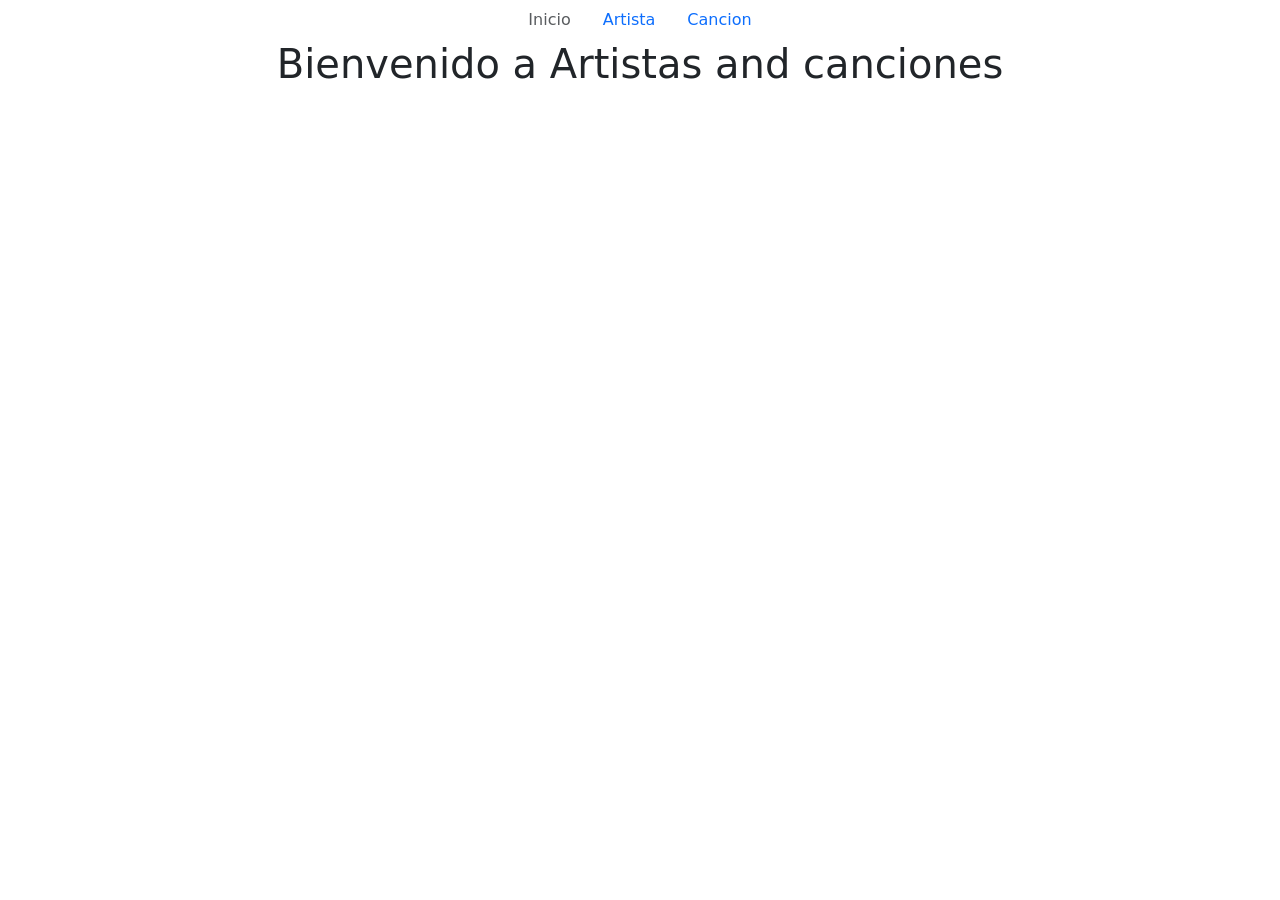
==== src/main/resources/static/index.html @ 6fdb3494 "Commit" ====
<!doctype html>
<html lang="en">

<head>
    <title>Inicio</title>
    <meta charset="utf-8"/>
    <meta content="width=device-width, initial-scale=1, shrink-to-fit=no" name="viewport"/>
    <link crossorigin="anonymous" href="https://cdn.jsdelivr.net/npm/bootstrap@5.3.2/dist/css/bootstrap.min.css"
          integrity="sha384-T3c6CoIi6uLrA9TneNEoa7RxnatzjcDSCmG1MXxSR1GAsXEV/Dwwykc2MPK8M2HN" rel="stylesheet"/>
</head>

<body>
<header>
    <ul class="nav justify-content-center">
        <li class="nav-item">
            <a aria-current="page" class="nav-link disabled" href="index.html">Inicio</a>
        </li>
        <li class="nav-item">
            <a class="nav-link" href="artist.html">Artista</a>
        </li>
        <li class="nav-item">
            <a class="nav-link" href="song.html">Cancion</a>
        </li>
    </ul>
</header>
<main>
    <div class="container">
        <div class="row">
            <div class="col-md-12">
                <h1 class="text-center">Bienvenido a Artistas and canciones</h1>
            </div>
        </div>
    </div>
</main>
<script crossorigin="anonymous"
        integrity="sha384-I7E8VVD/ismYTF4hNIPjVp/Zjvgyol6VFvRkX/vR+Vc4jQkC+hVqc2pM8ODewa9r"
        src="https://cdn.jsdelivr.net/npm/@popperjs/core@2.11.8/dist/umd/popper.min.js"></script>
<script crossorigin="anonymous"
        integrity="sha384-BBtl+eGJRgqQAUMxJ7pMwbEyER4l1g+O15P+16Ep7Q9Q+zqX6gSbd85u4mG4QzX+"
        src="https://cdn.jsdelivr.net/npm/bootstrap@5.3.2/dist/js/bootstrap.min.js"></script>
</body>

</html>
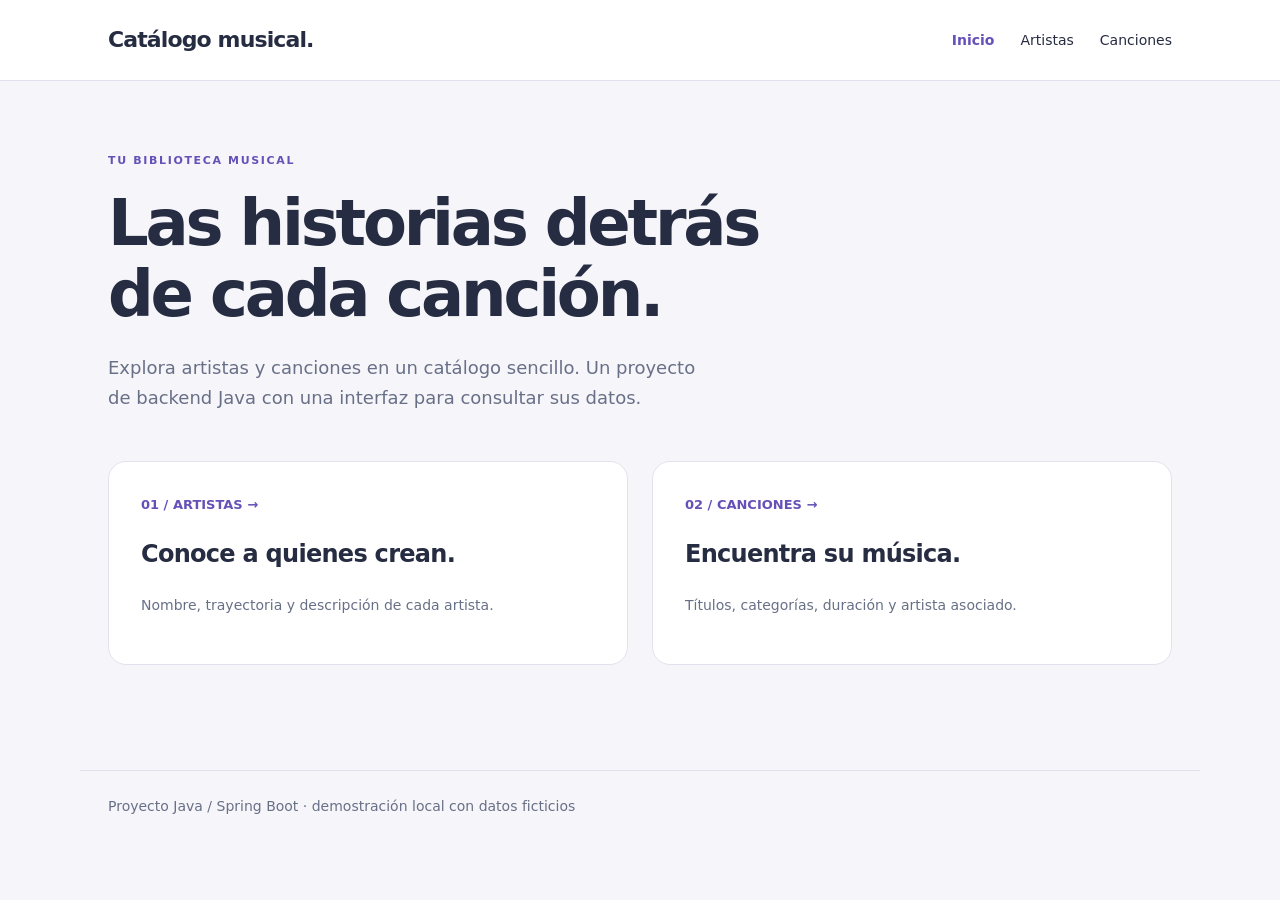
==== commit 2c69fb0c: "Present the music catalog with safe offline tables" ====
--- a/src/main/resources/static/index.html
+++ b/src/main/resources/static/index.html
@@ -1,43 +1 @@
-<!doctype html>
-<html lang="en">
-
-<head>
-    <title>Inicio</title>
-    <meta charset="utf-8"/>
-    <meta content="width=device-width, initial-scale=1, shrink-to-fit=no" name="viewport"/>
-    <link crossorigin="anonymous" href="https://cdn.jsdelivr.net/npm/bootstrap@5.3.2/dist/css/bootstrap.min.css"
-          integrity="sha384-T3c6CoIi6uLrA9TneNEoa7RxnatzjcDSCmG1MXxSR1GAsXEV/Dwwykc2MPK8M2HN" rel="stylesheet"/>
-</head>
-
-<body>
-<header>
-    <ul class="nav justify-content-center">
-        <li class="nav-item">
-            <a aria-current="page" class="nav-link disabled" href="index.html">Inicio</a>
-        </li>
-        <li class="nav-item">
-            <a class="nav-link" href="artist.html">Artista</a>
-        </li>
-        <li class="nav-item">
-            <a class="nav-link" href="song.html">Cancion</a>
-        </li>
-    </ul>
-</header>
-<main>
-    <div class="container">
-        <div class="row">
-            <div class="col-md-12">
-                <h1 class="text-center">Bienvenido a Artistas and canciones</h1>
-            </div>
-        </div>
-    </div>
-</main>
-<script crossorigin="anonymous"
-        integrity="sha384-I7E8VVD/ismYTF4hNIPjVp/Zjvgyol6VFvRkX/vR+Vc4jQkC+hVqc2pM8ODewa9r"
-        src="https://cdn.jsdelivr.net/npm/@popperjs/core@2.11.8/dist/umd/popper.min.js"></script>
-<script crossorigin="anonymous"
-        integrity="sha384-BBtl+eGJRgqQAUMxJ7pMwbEyER4l1g+O15P+16Ep7Q9Q+zqX6gSbd85u4mG4QzX+"
-        src="https://cdn.jsdelivr.net/npm/bootstrap@5.3.2/dist/js/bootstrap.min.js"></script>
-</body>
-
-</html>+<!doctype html><html lang="es"><head><meta charset="utf-8"><meta name="viewport" content="width=device-width,initial-scale=1"><title>Inicio · Catálogo musical</title><link rel="stylesheet" href="css/catalog.css"></head><body><header><nav aria-label="Navegación principal"><a class="brand" href="index.html">Catálogo musical<span aria-hidden="true">.</span></a><a href="index.html" aria-current="page">Inicio</a><a href="artist.html">Artistas</a><a href="song.html">Canciones</a></nav></header><main><p class="eyebrow">TU BIBLIOTECA MUSICAL</p><h1>Las historias detrás de cada canción.</h1><p class="lead">Explora artistas y canciones en un catálogo sencillo. Un proyecto de backend Java con una interfaz para consultar sus datos.</p><div class="catalog-links"><a href="artist.html"><span>01 / ARTISTAS →</span><h2>Conoce a quienes crean.</h2><p>Nombre, trayectoria y descripción de cada artista.</p></a><a href="song.html"><span>02 / CANCIONES →</span><h2>Encuentra su música.</h2><p>Títulos, categorías, duración y artista asociado.</p></a></div></main><footer>Proyecto Java / Spring Boot · demostración local con datos ficticios</footer></body></html>
--- a/src/main/resources/static/css/catalog.css
+++ b/src/main/resources/static/css/catalog.css
@@ -0,0 +1 @@
+:root{--ink:#262c41;--muted:#687087;--accent:#6551b7;--line:#e0e3ed;--paper:#f6f5fa}*{box-sizing:border-box}body{margin:0;font:16px/1.65 system-ui,sans-serif;color:var(--ink);background:var(--paper)}a{color:inherit}a:focus-visible,button:focus-visible{outline:3px solid var(--accent);outline-offset:5px}header{border-bottom:1px solid var(--line);background:#fff}nav{max-width:1120px;margin:auto;padding:22px 28px;display:flex;gap:26px;align-items:center;flex-wrap:wrap}nav .brand{font-weight:800;letter-spacing:-.04em;font-size:22px;margin-right:auto;text-decoration:none}nav a{font-size:14px;text-decoration:none}nav a[aria-current=page]{color:var(--accent);font-weight:700}main{max-width:1120px;padding:60px 28px;margin:auto}.eyebrow{font-size:11px;letter-spacing:.15em;font-weight:700;color:var(--accent);text-transform:uppercase}h1{font-size:clamp(36px,5vw,64px);line-height:1.1;letter-spacing:-.05em;max-width:750px;margin:18px 0 24px}h2{font-size:24px;letter-spacing:-.03em}.lead{color:var(--muted);max-width:610px;font-size:18px;margin-bottom:35px}.catalog-links{display:grid;grid-template-columns:1fr 1fr;gap:24px;margin-top:48px}.catalog-links a{padding:32px;border:1px solid var(--line);border-radius:18px;background:#fff;text-decoration:none}.catalog-links a:hover{border-color:var(--accent)}.catalog-links span{display:block;color:var(--accent);font-size:13px;font-weight:600}.catalog-links p,footer{color:var(--muted);font-size:14px}.table-wrap{overflow:auto;border:1px solid var(--line);border-radius:14px;background:#fff}table{border-collapse:collapse;min-width:640px;width:100%;text-align:left}th,td{padding:18px 20px;border-bottom:1px solid var(--line);overflow-wrap:anywhere}th{font-size:11px;text-transform:uppercase;letter-spacing:.08em;color:var(--muted);background:#f0eef7}td{font-size:14px}tr:last-child td{border:0}.status{color:var(--muted);min-height:1.7em}footer{max-width:1120px;margin:45px auto 0;padding:24px 28px;border-top:1px solid var(--line)}@media(max-width:600px){nav{gap:18px;padding:18px 20px}nav .brand{width:100%}main{padding:40px 20px}.catalog-links{grid-template-columns:1fr;margin-top:30px}.catalog-links a{padding:25px}}
